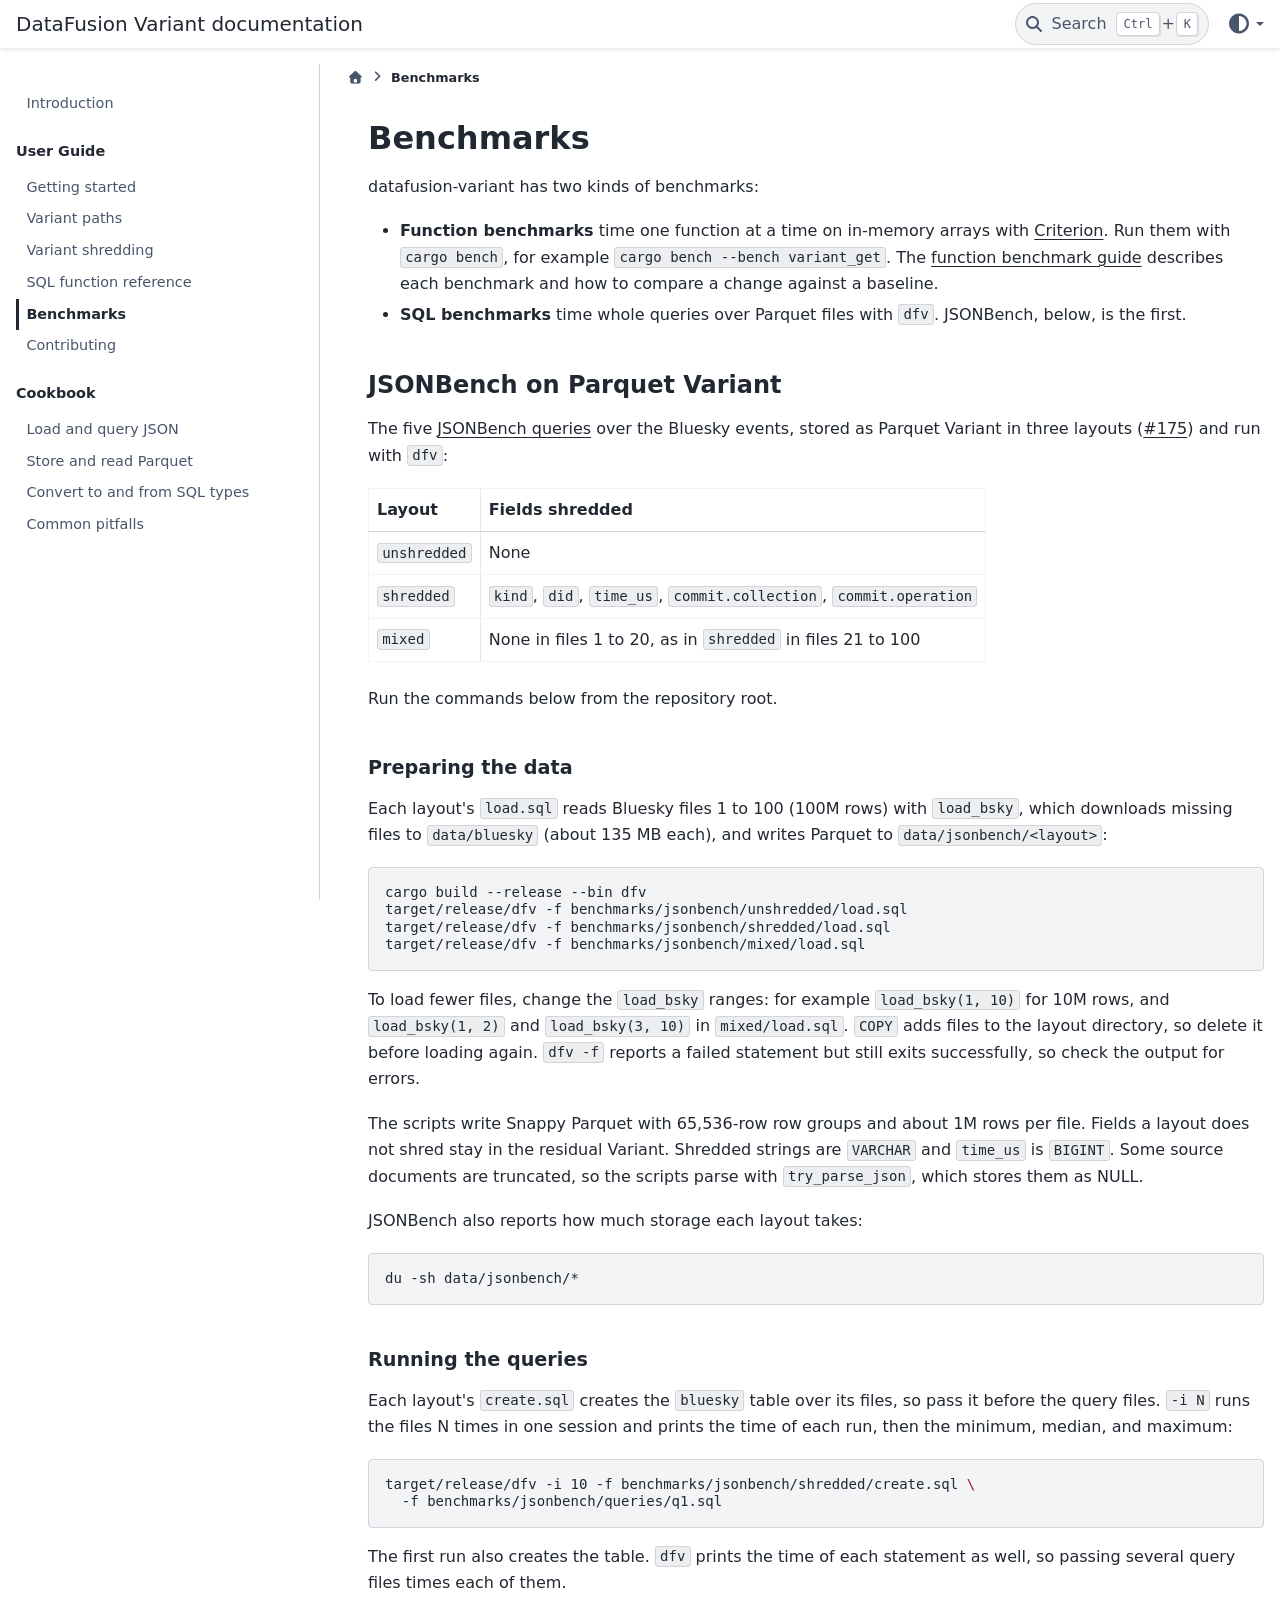
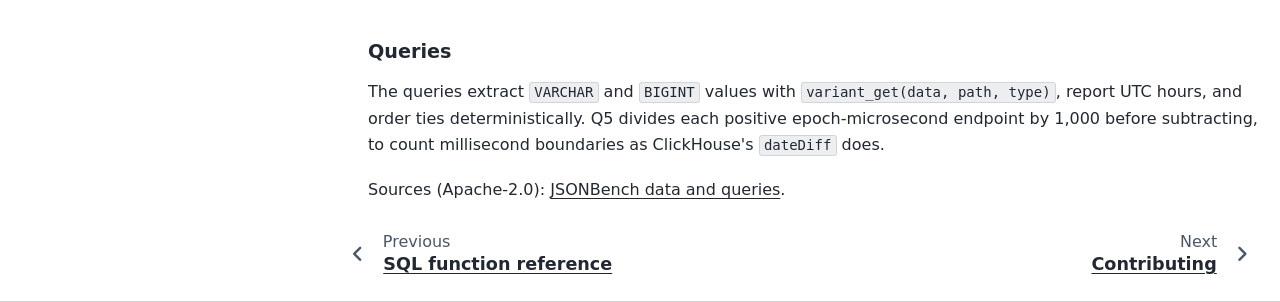
==== benchmarks.html @ 2bf4335b "Docs site preview of datafusion-contrib/datafusion-variant#186 at cb89f6f Co-Authored-By: Claude Opu" ====
<!DOCTYPE html>


<html lang="en" data-content_root="./" >

  <head>
    <meta charset="utf-8" />
    <meta name="viewport" content="width=device-width, initial-scale=1.0" /><meta name="viewport" content="width=device-width, initial-scale=1" />

    <title>Benchmarks &#8212; DataFusion Variant  documentation</title>
  
  
  
  <script data-cfasync="false">
    document.documentElement.dataset.mode = localStorage.getItem("mode") || "";
    document.documentElement.dataset.theme = localStorage.getItem("theme") || "";
  </script>
  <!--
    this give us a css class that will be invisible only if js is disabled
  -->
  <noscript>
    <style>
      .pst-js-only { display: none !important; }

    </style>
  </noscript>
  
  <!-- Loaded before other Sphinx assets -->
  <link href="_static/styles/theme.css?digest=75c7c72ae941e8b558d8" rel="stylesheet" />
<link href="_static/styles/pydata-sphinx-theme.css?digest=75c7c72ae941e8b558d8" rel="stylesheet" />

    <link rel="stylesheet" type="text/css" href="_static/pygments.css?v=8f2a1f02" />
    <link rel="stylesheet" type="text/css" href="_static/theme_overrides.css?v=5ed1a2f5" />
  
  <!-- So that users can add custom icons -->
  <script defer src="_static/scripts/fontawesome.js?digest=75c7c72ae941e8b558d8"></script>
  <!-- Pre-loaded scripts that we'll load fully later -->
  <link rel="preload" as="script" href="_static/scripts/bootstrap.js?digest=75c7c72ae941e8b558d8" />
<link rel="preload" as="script" href="_static/scripts/pydata-sphinx-theme.js?digest=75c7c72ae941e8b558d8" />

    <script src="_static/documentation_options.js?v=5929fcd5"></script>
    <script src="_static/doctools.js?v=fd6eb6e6"></script>
    <script src="_static/sphinx_highlight.js?v=6ffebe34"></script>
    <script>DOCUMENTATION_OPTIONS.pagename = 'benchmarks';</script>
    <script>DOCUMENTATION_OPTIONS.search_as_you_type = false;</script>
    <link rel="index" title="Index" href="genindex.html" />
    <link rel="search" title="Search" href="search.html" />
    <link rel="next" title="Contributing" href="contributing.html" />
    <link rel="prev" title="SQL function reference" href="sql-reference.html" />
  <meta name="viewport" content="width=device-width, initial-scale=1"/>
  <meta name="color-scheme" content="light dark"/>
  <meta name="docsearch:language" content="en"/>
  <meta name="docsearch:version" content="" />
  
    
    <script src="_static/searchtools.js"></script>
    <script src="_static/language_data.js"></script>
    <script src="searchindex.js"></script>
  
  </head>
  <body data-default-mode="">
  
  
  <div id="pst-skip-link" class="skip-link d-print-none"><a href="#main-content">Skip to main content</a></div>

  
  <div id="pst-scroll-pixel-helper"></div>
  
  <button type="button" class="btn rounded-pill" id="pst-back-to-top">
    <i class="fa-solid fa-arrow-up"></i>Back to top</button>
  
  
  
  
  <dialog id="pst-search-dialog">
    
<form class="bd-search d-flex align-items-center"
      action="search.html"
      method="get">
  <i class="fa-solid fa-magnifying-glass"></i>
  <input type="search"
         class="form-control"
         name="q"
         placeholder="Search the docs ..."
         aria-label="Search the docs ..."
         autocomplete="off"
         autocorrect="off"
         autocapitalize="off"
         spellcheck="false"/>
  <span class="search-button__kbd-shortcut"><kbd class="kbd-shortcut__modifier">Ctrl</kbd>+<kbd>K</kbd></span>
</form>
  </dialog>

  <div class="pst-async-banner-revealer d-none">
  <aside id="bd-header-version-warning" class="d-none d-print-none" aria-label="Version warning"></aside>
</div>

  
    <header id="pst-header" class="bd-header navbar navbar-expand-lg bd-navbar d-print-none">
<div class="bd-header__inner bd-page-width">
  <button type="button" class="pst-navbar-icon sidebar-toggle primary-toggle" aria-label="Site navigation" aria-expanded="false" aria-controls="pst-primary-sidebar-modal">
    <span class="fa-solid fa-bars"></span>
  </button>
  
  
  <div class="col-lg-3 navbar-header-items__start">
    
      <div class="navbar-item">

  
    
  

<a class="navbar-brand logo" href="index.html">
  
  
  
  
  
  
    <p class="title logo__title">DataFusion Variant  documentation</p>
  
</a></div>
    
  </div>
  
  <div class="col-lg-9 navbar-header-items">
    
    
    <div class="navbar-header-items__end">
      
        <div class="navbar-item navbar-persistent--container">
          

<button type="button" class="btn search-button-field search-button__button pst-js-only" title="Search" aria-label="Search" data-bs-placement="bottom" data-bs-toggle="tooltip">
 <i class="fa-solid fa-magnifying-glass"></i>
 <span class="search-button__default-text">Search</span>
 <span class="search-button__kbd-shortcut"><kbd class="kbd-shortcut__modifier">Ctrl</kbd>+<kbd class="kbd-shortcut__modifier">K</kbd></span>
</button>
        </div>
      
      
        <div class="navbar-item">

<div class="theme-switch-container dropdown pst-js-only" data-bs-toggle="tooltip" data-bs-placement="bottom" title="Color mode">
  <button type="button" class="btn btn-sm nav-link pst-navbar-icon theme-switch-button dropdown-toggle" aria-label="Color mode" data-bs-toggle="dropdown">
    <i class="theme-switch fa-solid fa-sun fa-lg" data-mode="light" title="Light"></i>
    <i class="theme-switch fa-solid fa-moon fa-lg" data-mode="dark" title="Dark"></i>
    <i class="theme-switch fa-solid fa-circle-half-stroke fa-lg" data-mode="auto" title="System Settings"></i>
  </button>
  <ul class="dropdown-menu dropdown-menu-end">
    <li><button type="button" class="dropdown-item d-flex align-items-center theme-change-button" data-mode="auto"><i class="fa-solid fa-circle-half-stroke fa-lg me-1"></i>System Settings</button></li>
    <li><button type="button" class="dropdown-item d-flex align-items-center theme-change-button" data-mode="light"><i class="fa-solid fa-sun fa-lg me-1"></i>Light</button></li>
    <li><button type="button" class="dropdown-item d-flex align-items-center theme-change-button" data-mode="dark"><i class="fa-solid fa-moon fa-lg me-1"></i>Dark</button></li>
  </ul>
</div></div>
      
    </div>
    
  </div>
  
  
    <div class="navbar-persistent--mobile">

<button type="button" class="btn search-button-field search-button__button pst-js-only" title="Search" aria-label="Search" data-bs-placement="bottom" data-bs-toggle="tooltip">
 <i class="fa-solid fa-magnifying-glass"></i>
 <span class="search-button__default-text">Search</span>
 <span class="search-button__kbd-shortcut"><kbd class="kbd-shortcut__modifier">Ctrl</kbd>+<kbd class="kbd-shortcut__modifier">K</kbd></span>
</button>
    </div>
  

  
</div>

    </header>
  

  <div class="bd-container">
    <div class="bd-container__inner bd-page-width">
      
      
      
      <dialog id="pst-primary-sidebar-modal" tabindex="-1"></dialog>
      <div id="pst-primary-sidebar" class="bd-sidebar-primary bd-sidebar">
        

  
  <div class="sidebar-header-items sidebar-primary__section">
    
    
    
    
      <div class="sidebar-header-items__end">
        
          <div class="navbar-item">

<div class="theme-switch-container dropdown pst-js-only" data-bs-toggle="tooltip" data-bs-placement="bottom" title="Color mode">
  <button type="button" class="btn btn-sm nav-link pst-navbar-icon theme-switch-button dropdown-toggle" aria-label="Color mode" data-bs-toggle="dropdown">
    <i class="theme-switch fa-solid fa-sun fa-lg" data-mode="light" title="Light"></i>
    <i class="theme-switch fa-solid fa-moon fa-lg" data-mode="dark" title="Dark"></i>
    <i class="theme-switch fa-solid fa-circle-half-stroke fa-lg" data-mode="auto" title="System Settings"></i>
  </button>
  <ul class="dropdown-menu dropdown-menu-end">
    <li><button type="button" class="dropdown-item d-flex align-items-center theme-change-button" data-mode="auto"><i class="fa-solid fa-circle-half-stroke fa-lg me-1"></i>System Settings</button></li>
    <li><button type="button" class="dropdown-item d-flex align-items-center theme-change-button" data-mode="light"><i class="fa-solid fa-sun fa-lg me-1"></i>Light</button></li>
    <li><button type="button" class="dropdown-item d-flex align-items-center theme-change-button" data-mode="dark"><i class="fa-solid fa-moon fa-lg me-1"></i>Dark</button></li>
  </ul>
</div></div>
        
      </div>
    
  </div>
  
    <div class="sidebar-primary-items__start sidebar-primary__section">
        <div class="sidebar-primary-item"><nav class="bd-links" id="bd-docs-nav" aria-label="Main navigation">
  <div class="bd-toc-item active">
    <ul class="nav bd-sidenav">
<li class="toctree-l1"><a class="reference internal" href="index.html">Introduction</a></li>
</ul>
<p aria-level="2" class="caption" role="heading"><span class="caption-text">User Guide</span></p>
<ul class="current nav bd-sidenav">
<li class="toctree-l1"><a class="reference internal" href="getting-started.html">Getting started</a></li>
<li class="toctree-l1"><a class="reference internal" href="paths.html">Variant paths</a></li>
<li class="toctree-l1"><a class="reference internal" href="shredding.html">Variant shredding</a></li>
<li class="toctree-l1"><a class="reference internal" href="sql-reference.html">SQL function reference</a></li>
<li class="toctree-l1 current active"><a aria-current="page" class="current reference internal" href="#">Benchmarks</a></li>
<li class="toctree-l1"><a class="reference internal" href="contributing.html">Contributing</a></li>
</ul>
<p aria-level="2" class="caption" role="heading"><span class="caption-text">Cookbook</span></p>
<ul class="nav bd-sidenav">
<li class="toctree-l1"><a class="reference internal" href="cookbook/load-and-query-json.html">Load and query JSON</a></li>
<li class="toctree-l1"><a class="reference internal" href="cookbook/store-and-read-parquet.html">Store and read Parquet</a></li>
<li class="toctree-l1"><a class="reference internal" href="cookbook/convert-sql-types.html">Convert to and from SQL types</a></li>
<li class="toctree-l1"><a class="reference internal" href="cookbook/common-pitfalls.html">Common pitfalls</a></li>
</ul>

  </div>
</nav></div>
    </div>
  
  
  <div class="sidebar-primary-items__end sidebar-primary__section">
      <div class="sidebar-primary-item">
<div id="ethical-ad-placement"
      class="flat"
      data-ea-publisher="readthedocs"
      data-ea-type="readthedocs-sidebar"
      data-ea-manual="true">
</div></div>
  </div>


      </div>
      
      <main id="main-content" class="bd-main" role="main">
        
        
          <div class="bd-content">
            <div class="bd-article-container">
              
              <div class="bd-header-article d-print-none">
<div class="header-article-items header-article__inner">
  
    <div class="header-article-items__start">
      
        <div class="header-article-item">

<nav aria-label="Breadcrumb" class="d-print-none">
  <ul class="bd-breadcrumbs">
    
    <li class="breadcrumb-item breadcrumb-home">
      <a href="index.html" class="nav-link" aria-label="Home">
        <i class="fa-solid fa-house"></i>
      </a>
    </li>
    <li class="breadcrumb-item active" aria-current="page"><span class="ellipsis">Benchmarks</span></li>
  </ul>
</nav>
</div>
      
    </div>
  
  
</div>
</div>
              
              
              
                
<div id="searchbox"></div>
                <article class="bd-article">
                  
  <section id="benchmarks">
<h1>Benchmarks<a class="headerlink" href="#benchmarks" title="Link to this heading">#</a></h1>
<p>datafusion-variant has two kinds of benchmarks:</p>
<ul class="simple">
<li><p><strong>Function benchmarks</strong> time one function at a time on in-memory arrays with
<a class="reference external" href="https://github.com/bheisler/criterion.rs">Criterion</a>. Run them with <code class="docutils literal notranslate"><span class="pre">cargo</span> <span class="pre">bench</span></code>, for example
<code class="docutils literal notranslate"><span class="pre">cargo</span> <span class="pre">bench</span> <span class="pre">--bench</span> <span class="pre">variant_get</span></code>. The <a class="reference external" href="https://github.com/datafusion-contrib/datafusion-variant/blob/main/benches/README.md">function benchmark guide</a>
describes each benchmark and how to compare a change against a baseline.</p></li>
<li><p><strong>SQL benchmarks</strong> time whole queries over Parquet files with <code class="docutils literal notranslate"><span class="pre">dfv</span></code>.
JSONBench, below, is the first.</p></li>
</ul>
<section id="jsonbench-on-parquet-variant">
<h2>JSONBench on Parquet Variant<a class="headerlink" href="#jsonbench-on-parquet-variant" title="Link to this heading">#</a></h2>
<p>The five <a class="reference external" href="https://github.com/ClickHouse/JSONBench/blob/e6c7c98dc766394d51f7d506a3dd2b5d51165d70/clickhouse/queries.sql">JSONBench queries</a>
over the Bluesky events, stored as Parquet Variant in three layouts
(<a class="reference external" href="https://github.com/datafusion-contrib/datafusion-variant/issues/175">#175</a>)
and run with <code class="docutils literal notranslate"><span class="pre">dfv</span></code>:</p>
<div class="pst-scrollable-table-container"><table class="table">
<thead>
<tr class="row-odd"><th class="head"><p>Layout</p></th>
<th class="head"><p>Fields shredded</p></th>
</tr>
</thead>
<tbody>
<tr class="row-even"><td><p><code class="docutils literal notranslate"><span class="pre">unshredded</span></code></p></td>
<td><p>None</p></td>
</tr>
<tr class="row-odd"><td><p><code class="docutils literal notranslate"><span class="pre">shredded</span></code></p></td>
<td><p><code class="docutils literal notranslate"><span class="pre">kind</span></code>, <code class="docutils literal notranslate"><span class="pre">did</span></code>, <code class="docutils literal notranslate"><span class="pre">time_us</span></code>, <code class="docutils literal notranslate"><span class="pre">commit.collection</span></code>, <code class="docutils literal notranslate"><span class="pre">commit.operation</span></code></p></td>
</tr>
<tr class="row-even"><td><p><code class="docutils literal notranslate"><span class="pre">mixed</span></code></p></td>
<td><p>None in files 1 to 20, as in <code class="docutils literal notranslate"><span class="pre">shredded</span></code> in files 21 to 100</p></td>
</tr>
</tbody>
</table>
</div>
<p>Run the commands below from the repository root.</p>
<section id="preparing-the-data">
<h3>Preparing the data<a class="headerlink" href="#preparing-the-data" title="Link to this heading">#</a></h3>
<p>Each layout's <code class="docutils literal notranslate"><span class="pre">load.sql</span></code> reads Bluesky files 1 to 100 (100M rows) with
<code class="docutils literal notranslate"><span class="pre">load_bsky</span></code>, which downloads missing files to <code class="docutils literal notranslate"><span class="pre">data/bluesky</span></code> (about 135 MB
each), and writes Parquet to <code class="docutils literal notranslate"><span class="pre">data/jsonbench/&lt;layout&gt;</span></code>:</p>
<div class="highlight-sh notranslate"><div class="highlight"><pre><span></span>cargo<span class="w"> </span>build<span class="w"> </span>--release<span class="w"> </span>--bin<span class="w"> </span>dfv
target/release/dfv<span class="w"> </span>-f<span class="w"> </span>benchmarks/jsonbench/unshredded/load.sql
target/release/dfv<span class="w"> </span>-f<span class="w"> </span>benchmarks/jsonbench/shredded/load.sql
target/release/dfv<span class="w"> </span>-f<span class="w"> </span>benchmarks/jsonbench/mixed/load.sql
</pre></div>
</div>
<p>To load fewer files, change the <code class="docutils literal notranslate"><span class="pre">load_bsky</span></code> ranges: for example
<code class="docutils literal notranslate"><span class="pre">load_bsky(1,</span> <span class="pre">10)</span></code> for 10M rows, and <code class="docutils literal notranslate"><span class="pre">load_bsky(1,</span> <span class="pre">2)</span></code> and <code class="docutils literal notranslate"><span class="pre">load_bsky(3,</span> <span class="pre">10)</span></code> in
<code class="docutils literal notranslate"><span class="pre">mixed/load.sql</span></code>. <code class="docutils literal notranslate"><span class="pre">COPY</span></code> adds files to the layout directory, so delete it before
loading again. <code class="docutils literal notranslate"><span class="pre">dfv</span> <span class="pre">-f</span></code> reports a failed statement but still exits successfully,
so check the output for errors.</p>
<p>The scripts write Snappy Parquet with 65,536-row row groups and about 1M rows
per file. Fields a layout does not shred stay in the residual Variant. Shredded
strings are <code class="docutils literal notranslate"><span class="pre">VARCHAR</span></code> and <code class="docutils literal notranslate"><span class="pre">time_us</span></code> is <code class="docutils literal notranslate"><span class="pre">BIGINT</span></code>. Some source documents are
truncated, so the scripts parse with <code class="docutils literal notranslate"><span class="pre">try_parse_json</span></code>, which stores them as
NULL.</p>
<p>JSONBench also reports how much storage each layout takes:</p>
<div class="highlight-sh notranslate"><div class="highlight"><pre><span></span>du<span class="w"> </span>-sh<span class="w"> </span>data/jsonbench/*
</pre></div>
</div>
</section>
<section id="running-the-queries">
<h3>Running the queries<a class="headerlink" href="#running-the-queries" title="Link to this heading">#</a></h3>
<p>Each layout's <code class="docutils literal notranslate"><span class="pre">create.sql</span></code> creates the <code class="docutils literal notranslate"><span class="pre">bluesky</span></code> table over its files, so pass
it before the query files. <code class="docutils literal notranslate"><span class="pre">-i</span> <span class="pre">N</span></code> runs the files N times in one session and
prints the time of each run, then the minimum, median, and maximum:</p>
<div class="highlight-sh notranslate"><div class="highlight"><pre><span></span>target/release/dfv<span class="w"> </span>-i<span class="w"> </span><span class="m">10</span><span class="w"> </span>-f<span class="w"> </span>benchmarks/jsonbench/shredded/create.sql<span class="w"> </span><span class="se">\</span>
<span class="w">  </span>-f<span class="w"> </span>benchmarks/jsonbench/queries/q1.sql
</pre></div>
</div>
<p>The first run also creates the table. <code class="docutils literal notranslate"><span class="pre">dfv</span></code> prints the time of each statement
as well, so passing several query files times each of them.</p>
</section>
<section id="queries">
<h3>Queries<a class="headerlink" href="#queries" title="Link to this heading">#</a></h3>
<p>The queries extract <code class="docutils literal notranslate"><span class="pre">VARCHAR</span></code> and <code class="docutils literal notranslate"><span class="pre">BIGINT</span></code> values with
<code class="docutils literal notranslate"><span class="pre">variant_get(data,</span> <span class="pre">path,</span> <span class="pre">type)</span></code>, report UTC hours, and order ties
deterministically. Q5 divides each positive epoch-microsecond endpoint by 1,000
before subtracting, to count millisecond boundaries as ClickHouse's <code class="docutils literal notranslate"><span class="pre">dateDiff</span></code>
does.</p>
<p>Sources (Apache-2.0): <a class="reference external" href="https://github.com/ClickHouse/JSONBench">JSONBench data and queries</a>.</p>
</section>
</section>
</section>


                </article>
              
              
              
              
              
                <footer class="prev-next-footer d-print-none">
                  
<div class="prev-next-area">
    <a class="left-prev"
       href="sql-reference.html"
       title="previous page">
      <i class="fa-solid fa-angle-left"></i>
      <div class="prev-next-info">
        <p class="prev-next-subtitle">previous</p>
        <p class="prev-next-title">SQL function reference</p>
      </div>
    </a>
    <a class="right-next"
       href="contributing.html"
       title="next page">
      <div class="prev-next-info">
        <p class="prev-next-subtitle">next</p>
        <p class="prev-next-title">Contributing</p>
      </div>
      <i class="fa-solid fa-angle-right"></i>
    </a>
</div>
                </footer>
              
            </div>
            
            
              
            
          </div>
          <footer class="bd-footer-content">
            
          </footer>
        
      </main>
    </div>
  </div>
  
  <!-- Scripts loaded after <body> so the DOM is not blocked -->
  <script defer src="_static/scripts/bootstrap.js?digest=75c7c72ae941e8b558d8"></script>
<script defer src="_static/scripts/pydata-sphinx-theme.js?digest=75c7c72ae941e8b558d8"></script>

  <footer class="bd-footer">
  </footer>
  </body>
</html>
---- _static/styles/theme.css ----
/* Provided by Sphinx's 'basic' theme, and included in the final set of assets */
@import "../basic.css";
---- _static/pygments.css ----
html[data-theme="light"] .highlight pre { line-height: 125%; }
html[data-theme="light"] .highlight td.linenos .normal { color: inherit; background-color: transparent; padding-left: 5px; padding-right: 5px; }
html[data-theme="light"] .highlight span.linenos { color: inherit; background-color: transparent; padding-left: 5px; padding-right: 5px; }
html[data-theme="light"] .highlight td.linenos .special { color: #000000; background-color: #ffffc0; padding-left: 5px; padding-right: 5px; }
html[data-theme="light"] .highlight span.linenos.special { color: #000000; background-color: #ffffc0; padding-left: 5px; padding-right: 5px; }
html[data-theme="light"] .highlight .hll { background-color: #ffffcc }
html[data-theme="light"] .highlight { background: #ffffff; }
html[data-theme="light"] .highlight .c { color: #008000 } /* Comment */
html[data-theme="light"] .highlight .err { border: 1px solid #F00 } /* Error */
html[data-theme="light"] .highlight .k { color: #00F } /* Keyword */
html[data-theme="light"] .highlight .ch { color: #008000 } /* Comment.Hashbang */
html[data-theme="light"] .highlight .cm { color: #008000 } /* Comment.Multiline */
html[data-theme="light"] .highlight .cp { color: #00F } /* Comment.Preproc */
html[data-theme="light"] .highlight .cpf { color: #008000 } /* Comment.PreprocFile */
html[data-theme="light"] .highlight .c1 { color: #008000 } /* Comment.Single */
html[data-theme="light"] .highlight .cs { color: #008000 } /* Comment.Special */
html[data-theme="light"] .highlight .ge { font-style: italic } /* Generic.Emph */
html[data-theme="light"] .highlight .ges { font-weight: bold; font-style: italic } /* Generic.EmphStrong */
html[data-theme="light"] .highlight .gh { font-weight: bold } /* Generic.Heading */
html[data-theme="light"] .highlight .gp { font-weight: bold } /* Generic.Prompt */
html[data-theme="light"] .highlight .gs { font-weight: bold } /* Generic.Strong */
html[data-theme="light"] .highlight .gu { font-weight: bold } /* Generic.Subheading */
html[data-theme="light"] .highlight .kc { color: #00F } /* Keyword.Constant */
html[data-theme="light"] .highlight .kd { color: #00F } /* Keyword.Declaration */
html[data-theme="light"] .highlight .kn { color: #00F } /* Keyword.Namespace */
html[data-theme="light"] .highlight .kp { color: #00F } /* Keyword.Pseudo */
html[data-theme="light"] .highlight .kr { color: #00F } /* Keyword.Reserved */
html[data-theme="light"] .highlight .kt { color: #2B91AF } /* Keyword.Type */
html[data-theme="light"] .highlight .s { color: #A31515 } /* Literal.String */
html[data-theme="light"] .highlight .nc { color: #2B91AF } /* Name.Class */
html[data-theme="light"] .highlight .ow { color: #00F } /* Operator.Word */
html[data-theme="light"] .highlight .sa { color: #A31515 } /* Literal.String.Affix */
html[data-theme="light"] .highlight .sb { color: #A31515 } /* Literal.String.Backtick */
html[data-theme="light"] .highlight .sc { color: #A31515 } /* Literal.String.Char */
html[data-theme="light"] .highlight .dl { color: #A31515 } /* Literal.String.Delimiter */
html[data-theme="light"] .highlight .sd { color: #A31515 } /* Literal.String.Doc */
html[data-theme="light"] .highlight .s2 { color: #A31515 } /* Literal.String.Double */
html[data-theme="light"] .highlight .se { color: #A31515 } /* Literal.String.Escape */
html[data-theme="light"] .highlight .sh { color: #A31515 } /* Literal.String.Heredoc */
html[data-theme="light"] .highlight .si { color: #A31515 } /* Literal.String.Interpol */
html[data-theme="light"] .highlight .sx { color: #A31515 } /* Literal.String.Other */
html[data-theme="light"] .highlight .sr { color: #A31515 } /* Literal.String.Regex */
html[data-theme="light"] .highlight .s1 { color: #A31515 } /* Literal.String.Single */
html[data-theme="light"] .highlight .ss { color: #A31515 } /* Literal.String.Symbol */
html[data-theme="dark"] .highlight pre { line-height: 125%; }
html[data-theme="dark"] .highlight td.linenos .normal { color: #6e7681; background-color: #0d1117; padding-left: 5px; padding-right: 5px; }
html[data-theme="dark"] .highlight span.linenos { color: #6e7681; background-color: #0d1117; padding-left: 5px; padding-right: 5px; }
html[data-theme="dark"] .highlight td.linenos .special { color: #e6edf3; background-color: #6e7681; padding-left: 5px; padding-right: 5px; }
html[data-theme="dark"] .highlight span.linenos.special { color: #e6edf3; background-color: #6e7681; padding-left: 5px; padding-right: 5px; }
html[data-theme="dark"] .highlight .hll { background-color: #6e7681 }
html[data-theme="dark"] .highlight { background: #0d1117; color: #E6EDF3 }
html[data-theme="dark"] .highlight .c { color: #8B949E; font-style: italic } /* Comment */
html[data-theme="dark"] .highlight .err { color: #F85149 } /* Error */
html[data-theme="dark"] .highlight .esc { color: #E6EDF3 } /* Escape */
html[data-theme="dark"] .highlight .g { color: #E6EDF3 } /* Generic */
html[data-theme="dark"] .highlight .k { color: #FF7B72 } /* Keyword */
html[data-theme="dark"] .highlight .l { color: #A5D6FF } /* Literal */
html[data-theme="dark"] .highlight .n { color: #E6EDF3 } /* Name */
html[data-theme="dark"] .highlight .o { color: #FF7B72; font-weight: bold } /* Operator */
html[data-theme="dark"] .highlight .x { color: #E6EDF3 } /* Other */
html[data-theme="dark"] .highlight .p { color: #E6EDF3 } /* Punctuation */
html[data-theme="dark"] .highlight .ch { color: #8B949E; font-style: italic } /* Comment.Hashbang */
html[data-theme="dark"] .highlight .cm { color: #8B949E; font-style: italic } /* Comment.Multiline */
html[data-theme="dark"] .highlight .cp { color: #8B949E; font-weight: bold; font-style: italic } /* Comment.Preproc */
html[data-theme="dark"] .highlight .cpf { color: #8B949E; font-style: italic } /* Comment.PreprocFile */
html[data-theme="dark"] .highlight .c1 { color: #8B949E; font-style: italic } /* Comment.Single */
html[data-theme="dark"] .highlight .cs { color: #8B949E; font-weight: bold; font-style: italic } /* Comment.Special */
html[data-theme="dark"] .highlight .gd { color: #FFA198; background-color: #490202 } /* Generic.Deleted */
html[data-theme="dark"] .highlight .ge { color: #E6EDF3; font-style: italic } /* Generic.Emph */
html[data-theme="dark"] .highlight .ges { color: #E6EDF3; font-weight: bold; font-style: italic } /* Generic.EmphStrong */
html[data-theme="dark"] .highlight .gr { color: #FFA198 } /* Generic.Error */
html[data-theme="dark"] .highlight .gh { color: #79C0FF; font-weight: bold } /* Generic.Heading */
html[data-theme="dark"] .highlight .gi { color: #56D364; background-color: #0F5323 } /* Generic.Inserted */
html[data-theme="dark"] .highlight .go { color: #8B949E } /* Generic.Output */
html[data-theme="dark"] .highlight .gp { color: #8B949E } /* Generic.Prompt */
html[data-theme="dark"] .highlight .gs { color: #E6EDF3; font-weight: bold } /* Generic.Strong */
html[data-theme="dark"] .highlight .gu { color: #79C0FF } /* Generic.Subheading */
html[data-theme="dark"] .highlight .gt { color: #FF7B72 } /* Generic.Traceback */
html[data-theme="dark"] .highlight .g-Underline { color: #E6EDF3; text-decoration: underline } /* Generic.Underline */
html[data-theme="dark"] .highlight .kc { color: #79C0FF } /* Keyword.Constant */
html[data-theme="dark"] .highlight .kd { color: #FF7B72 } /* Keyword.Declaration */
html[data-theme="dark"] .highlight .kn { color: #FF7B72 } /* Keyword.Namespace */
html[data-theme="dark"] .highlight .kp { color: #79C0FF } /* Keyword.Pseudo */
html[data-theme="dark"] .highlight .kr { color: #FF7B72 } /* Keyword.Reserved */
html[data-theme="dark"] .highlight .kt { color: #FF7B72 } /* Keyword.Type */
html[data-theme="dark"] .highlight .ld { color: #79C0FF } /* Literal.Date */
html[data-theme="dark"] .highlight .m { color: #A5D6FF } /* Literal.Number */
html[data-theme="dark"] .highlight .s { color: #A5D6FF } /* Literal.String */
html[data-theme="dark"] .highlight .na { color: #E6EDF3 } /* Name.Attribute */
html[data-theme="dark"] .highlight .nb { color: #E6EDF3 } /* Name.Builtin */
html[data-theme="dark"] .highlight .nc { color: #F0883E; font-weight: bold } /* Name.Class */
html[data-theme="dark"] .highlight .no { color: #79C0FF; font-weight: bold } /* Name.Constant */
html[data-theme="dark"] .highlight .nd { color: #D2A8FF; font-weight: bold } /* Name.Decorator */
html[data-theme="dark"] .highlight .ni { color: #FFA657 } /* Name.Entity */
html[data-theme="dark"] .highlight .ne { color: #F0883E; font-weight: bold } /* Name.Exception */
html[data-theme="dark"] .highlight .nf { color: #D2A8FF; font-weight: bold } /* Name.Function */
html[data-theme="dark"] .highlight .nl { color: #79C0FF; font-weight: bold } /* Name.Label */
html[data-theme="dark"] .highlight .nn { color: #FF7B72 } /* Name.Namespace */
html[data-theme="dark"] .highlight .nx { color: #E6EDF3 } /* Name.Other */
html[data-theme="dark"] .highlight .py { color: #79C0FF } /* Name.Property */
html[data-theme="dark"] .highlight .nt { color: #7EE787 } /* Name.Tag */
html[data-theme="dark"] .highlight .nv { color: #79C0FF } /* Name.Variable */
html[data-theme="dark"] .highlight .ow { color: #FF7B72; font-weight: bold } /* Operator.Word */
html[data-theme="dark"] .highlight .pm { color: #E6EDF3 } /* Punctuation.Marker */
html[data-theme="dark"] .highlight .w { color: #6E7681 } /* Text.Whitespace */
html[data-theme="dark"] .highlight .mb { color: #A5D6FF } /* Literal.Number.Bin */
html[data-theme="dark"] .highlight .mf { color: #A5D6FF } /* Literal.Number.Float */
html[data-theme="dark"] .highlight .mh { color: #A5D6FF } /* Literal.Number.Hex */
html[data-theme="dark"] .highlight .mi { color: #A5D6FF } /* Literal.Number.Integer */
html[data-theme="dark"] .highlight .mo { color: #A5D6FF } /* Literal.Number.Oct */
html[data-theme="dark"] .highlight .sa { color: #79C0FF } /* Literal.String.Affix */
html[data-theme="dark"] .highlight .sb { color: #A5D6FF } /* Literal.String.Backtick */
html[data-theme="dark"] .highlight .sc { color: #A5D6FF } /* Literal.String.Char */
html[data-theme="dark"] .highlight .dl { color: #79C0FF } /* Literal.String.Delimiter */
html[data-theme="dark"] .highlight .sd { color: #A5D6FF } /* Literal.String.Doc */
html[data-theme="dark"] .highlight .s2 { color: #A5D6FF } /* Literal.String.Double */
html[data-theme="dark"] .highlight .se { color: #79C0FF } /* Literal.String.Escape */
html[data-theme="dark"] .highlight .sh { color: #79C0FF } /* Literal.String.Heredoc */
html[data-theme="dark"] .highlight .si { color: #A5D6FF } /* Literal.String.Interpol */
html[data-theme="dark"] .highlight .sx { color: #A5D6FF } /* Literal.String.Other */
html[data-theme="dark"] .highlight .sr { color: #79C0FF } /* Literal.String.Regex */
html[data-theme="dark"] .highlight .s1 { color: #A5D6FF } /* Literal.String.Single */
html[data-theme="dark"] .highlight .ss { color: #A5D6FF } /* Literal.String.Symbol */
html[data-theme="dark"] .highlight .bp { color: #E6EDF3 } /* Name.Builtin.Pseudo */
html[data-theme="dark"] .highlight .fm { color: #D2A8FF; font-weight: bold } /* Name.Function.Magic */
html[data-theme="dark"] .highlight .vc { color: #79C0FF } /* Name.Variable.Class */
html[data-theme="dark"] .highlight .vg { color: #79C0FF } /* Name.Variable.Global */
html[data-theme="dark"] .highlight .vi { color: #79C0FF } /* Name.Variable.Instance */
html[data-theme="dark"] .highlight .vm { color: #79C0FF } /* Name.Variable.Magic */
html[data-theme="dark"] .highlight .il { color: #A5D6FF } /* Literal.Number.Integer.Long */
---- _static/theme_overrides.css ----
/**
 * Licensed to the Apache Software Foundation (ASF) under one
 * or more contributor license agreements.  See the NOTICE file
 * distributed with this work for additional information
 * regarding copyright ownership.  The ASF licenses this file
 * to you under the Apache License, Version 2.0 (the
 * "License"); you may not use this file except in compliance
 * with the License.  You may obtain a copy of the License at
 *
 *     http://www.apache.org/licenses/LICENSE-2.0
 *
 * Unless required by applicable law or agreed to in writing,
 * software distributed under the License is distributed on an
 * "AS IS" BASIS, WITHOUT WARRANTIES OR CONDITIONS OF ANY
 * KIND, either express or implied.  See the License for the
 * specific language governing permissions and limitations
 * under the License.
 */


/* Customizing with theme CSS variables */

:root {
    /* Make the top navbar more compact (theme default is 4rem) */
    --pst-header-height: 3rem;
}

/* pydata-sphinx-theme 0.24 pads the header around --pst-header-height. */
.bd-header .bd-header__inner {
    padding-block: 0;
}

/* Inline code: gentle, theme-aware. Uses the body text color on a subtle chip
   instead of the harsh brand red, so it's easy on the eyes and clearly set off
   from prose. (Code blocks are styled separately via Pygments.) */
code.literal {
    color: var(--pst-color-text-base);
    background-color: rgba(129, 139, 152, 0.15);
    padding: 0.1em 0.3em;
    border-radius: 3px;
}

/* Function names in headings keep the heading style, not the chip. */
:is(h1, h2, h3, h4) code.literal {
    background-color: transparent;
    border: 0;
    padding: 0;
}

/* With navbar_center empty, push search and the theme switch to the right. */
.navbar-header-items__end {
    margin-left: auto;
}

/* Tables fit their content instead of spanning the full width. */
.pst-scrollable-table-container {
    display: inline-block;
    max-width: 100%;
}

/* Mostly monochrome, like DuckDB's docs: links and accents use the text color. */
html[data-theme="light"],
html[data-theme="dark"] {
    --pst-color-primary: var(--pst-color-text-base);
    --pst-color-link: var(--pst-color-text-base);
    --pst-color-link-hover: var(--pst-color-text-muted);
    --pst-color-table-heading-bg: transparent;
    --pst-color-table-row-zebra-low-bg: transparent;
    --pst-color-table-row-zebra-high-bg: transparent;
    --pst-color-table-row-hover-bg: var(--pst-color-surface);
}

.bd-content .table thead tr {
    border-bottom: 1px solid var(--pst-color-border);
}

.bd-content table td:first-child code {
    white-space: nowrap;
}

.bd-article h1 { font-size: 2rem; font-weight: 600; }
.bd-article h2 { font-size: 1.5rem; font-weight: 600; }
.bd-article h3 { font-size: 1.2rem; font-weight: 600; }

/* The SQL reference's per-function tables have an empty header row. */
.bd-content table thead:has(p:empty):not(:has(p:not(:empty))) {
    display: none;
}
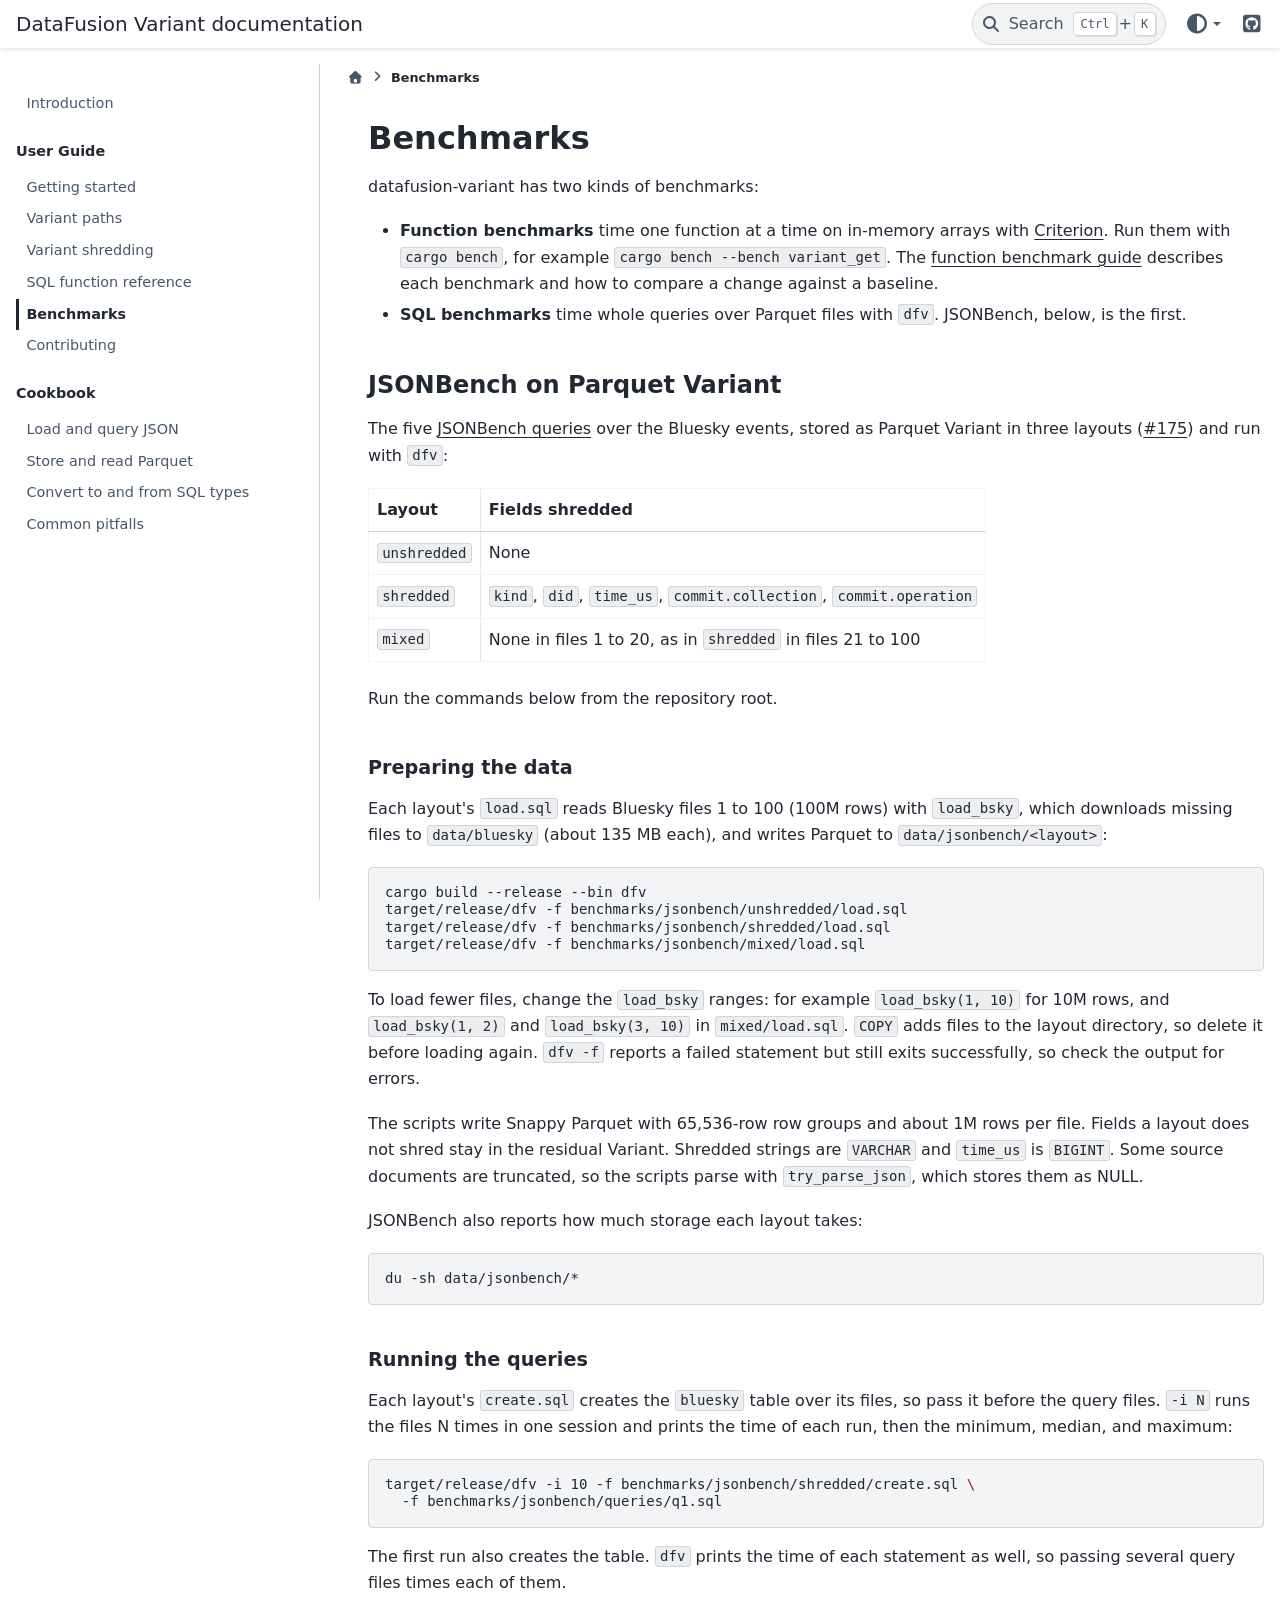
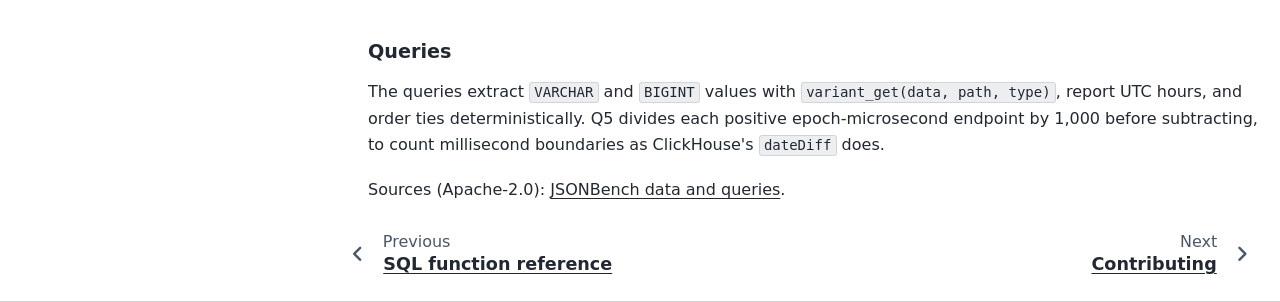
==== commit 5ae26df4: "Docs site preview of datafusion-contrib/datafusion-variant#186 at 3acb88d Co-Authored-By: Claude Opu" ====
--- a/benchmarks.html
+++ b/benchmarks.html
@@ -155,6 +155,21 @@
   </ul>
 </div></div>
       
+        <div class="navbar-item"><ul class="navbar-icon-links"
+    aria-label="Icon Links">
+        <li class="nav-item">
+          
+          
+          
+          
+          
+          
+          
+          
+          <a href="https://github.com/datafusion-contrib/datafusion-variant" title="GitHub" class="nav-link pst-navbar-icon" rel="noopener" target="_blank" data-bs-toggle="tooltip" data-bs-placement="bottom"><i class="fa-brands fa-square-github fa-lg" aria-hidden="true"></i><span class="visually-hidden">GitHub</span></a>
+        </li>
+</ul></div>
+      
     </div>
     
   </div>
@@ -207,6 +222,21 @@
     <li><button type="button" class="dropdown-item d-flex align-items-center theme-change-button" data-mode="dark"><i class="fa-solid fa-moon fa-lg me-1"></i>Dark</button></li>
   </ul>
 </div></div>
+        
+          <div class="navbar-item"><ul class="navbar-icon-links"
+    aria-label="Icon Links">
+        <li class="nav-item">
+          
+          
+          
+          
+          
+          
+          
+          
+          <a href="https://github.com/datafusion-contrib/datafusion-variant" title="GitHub" class="nav-link pst-navbar-icon" rel="noopener" target="_blank" data-bs-toggle="tooltip" data-bs-placement="bottom"><i class="fa-brands fa-square-github fa-lg" aria-hidden="true"></i><span class="visually-hidden">GitHub</span></a>
+        </li>
+</ul></div>
         
       </div>
     
